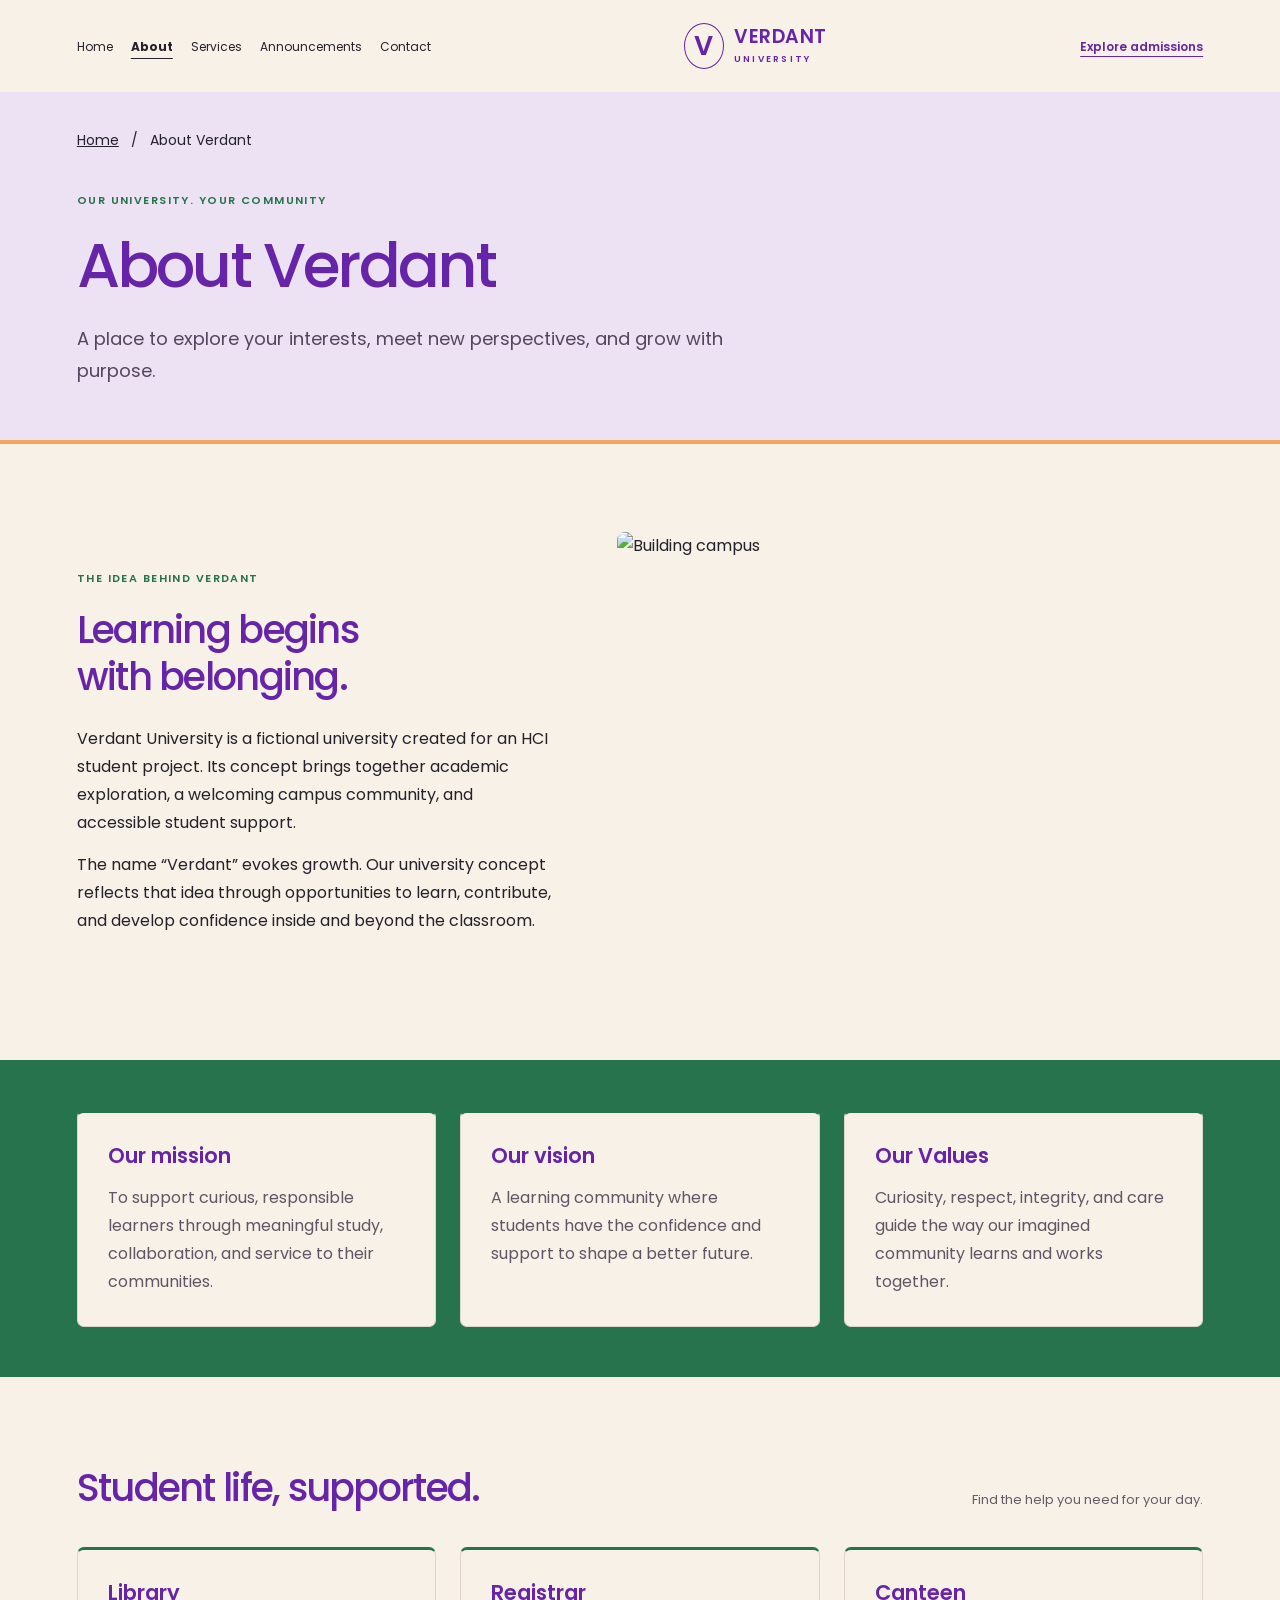
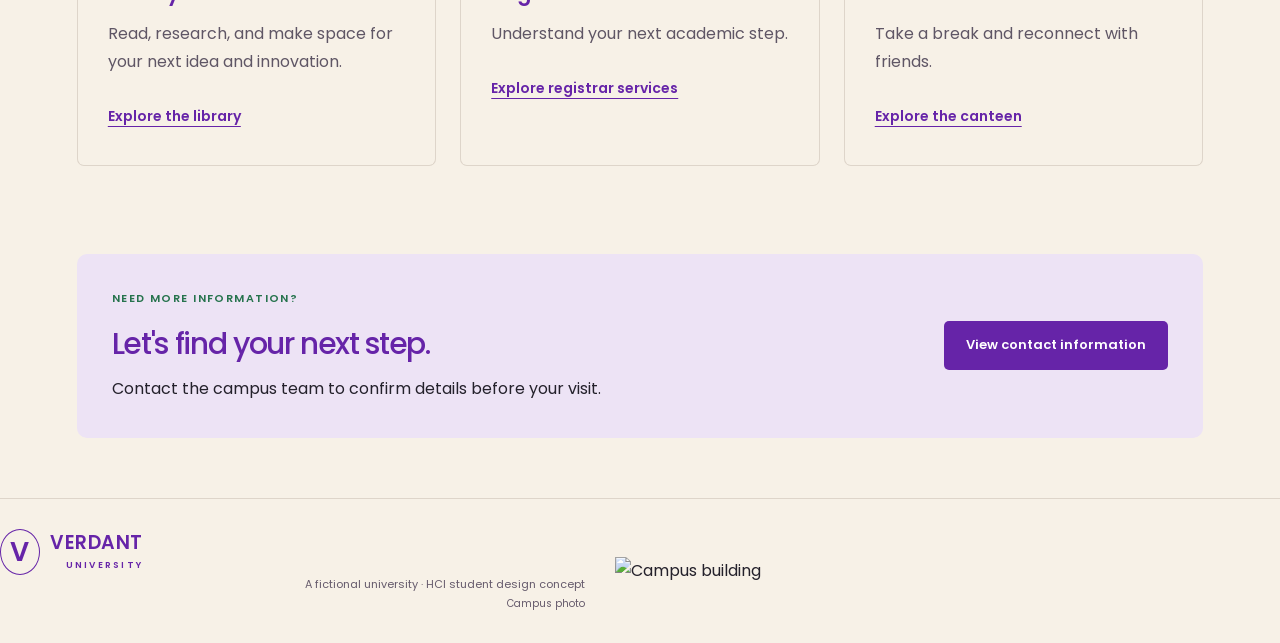
==== about.html @ d54b4dd9 "Add files via upload" ====
<!DOCTYPE html>
<html lang="en">

<head>
    <meta charset="UTF-8">
    <meta name="viewport" content="width=device-width, initial-scale=1.0">

    <title>About Verdant | Verdant University</title>

    <meta
        name="description"
        content="A place to explore your interests, meet new perspectives, and grow with purpose."
    >

    <link rel="preconnect" href="https://fonts.googleapis.com">
  <link rel="preconnect" href="https://fonts.gstatic.com" crossorigin>

  <link
    href="https://fonts.googleapis.com/css2?family=Poppins:ital,wght@0,400;0,500;0,600;0,700;1,400&display=swap"
    rel="stylesheet"
  >

  <link rel="stylesheet" href="styles.css">

</head>

<body>

    <a class="skip" href="#main">Skip to content</a>

    <!-- MAIN NAVIGATION -->
    <header>
        <div class="wrap header-inner">

            <nav aria-label="Main navigation">
                <a href="index.html#home">Home</a>
                <a href="about.html" aria-current="page">About</a>
                <a href="index.html#services">Services</a>
                <a href="index.html#announcements">Announcements</a>
                <a href="index.html#contact">Contact</a>
            </nav>

            <a class="brand" href="index.html#home">

                <span class="seal">V</span>
                <span>
                    VERDANT
                    <small>UNIVERSITY</small>
                </span>
            </a>

            <a class="header-cta" href="index.html#admissions">
                Explore admissions
            </a>
        </div>
    </header>

    <main id="main">

        <!-- PAGE TITLE -->
         <section class="page-intro">
            <div class="wrap">

                <nav class="breadcrumbs" aria-label="Breadcrumb">
                    <a href="index.html">Home</a>
                    <span aria-hidden="true">/</span>
                    <span aria-current="page">About Verdant</span>
                </nav>

                <p class="eyebrow">OUR UNIVERSITY. YOUR COMMUNITY</p>

                <h1>About Verdant</h1>

                <p class="page-lead">
                    A place to explore your interests, meet new perspectives, and grow with purpose.
                </p>

            </div>
         </section>

         <!-- UNIVERSITY INTRO -->
         <section class="section wrap about-page">
            
            <div>
                <p class="eyebrow">THE IDEA BEHIND VERDANT</p>

                <h2>
                    Learning begins<br>
                    with belonging.
                </h2>

                <p>
                    Verdant University is a fictional university created for
                    an HCI student project. Its concept brings together
                    academic exploration, a welcoming campus community,
                    and accessible student support.
                </p>
                
                <p>
                    The name “Verdant” evokes growth. Our university concept
                    reflects that idea through opportunities to learn,
                    contribute, and develop confidence inside and beyond
                    the classroom.
                </p>
            </div>

            <img
                src="images/background4.jpg"
                alt="Building campus"
                width="1200"
                height="900"
            >

         </section>

         <!-- MISSION, VISION, AND VALUES -->
         <section class="values-section">
            <div class="wrap info-grid">

                <article class="info-card">
                    <h3>Our mission</h3>
                    <p>
                        To support curious, responsible learners through meaningful study, collaboration, and service to their communities.
                    </p>
                </article>

                <article class="info-card">
                    <h3>Our vision</h3>
                    <p>
                        A learning community where students have the confidence and support to shape a better future.
                    </p>
                </article>

                <article class="info-card">
                    <h3>Our Values</h3>
                    <p>
                        Curiosity, respect, integrity, and care guide the way our imagined community learns and works together.
                    </p>
                </article>

            </div>
         </section>

         <!-- LINKS TO STUDENT SERVICES -->
         <section class="section wrap">

            <div class="section-head">
                <h2>Student life, supported.</h2>
                <p>Find the help you need for your day.</p>
            </div>

            <div class="info-grid">

                <article class="info-card">
                    <h3>Library</h3>
                    <p>Read, research, and make space for your next idea and innovation.</p>
                    <a class="service-link" href="index.html#services">
                        Explore the library
                    </a>
                </article>

                <article class="info-card">
                    <h3>Registrar</h3>
                    <p>Understand your next academic step.</p>
                    <a class="service-link" href="index.html#services">
                        Explore registrar services
                    </a>
                </article>

                <article class="info-card">
                    <h3>Canteen</h3>
                    <p>Take a break and reconnect with friends.</p>
                    <a class="service-link" href="index.html#services">
                        Explore the canteen
                    </a>
                </article>
            </div>
         </section>

         <!-- CONTACT -->
         <section class="wrap next-step">

            <div>
                <p class="eyebrow">NEED MORE INFORMATION?</p>
                <h2>Let's find your next step.</h2>
                <p>Contact the campus team to confirm details before your visit.</p>
            </div>

            <a class="button purple" href="index.html#contact">
                View contact information
            </a>
         </section>
    </main>

    <footer class="site-footer">
     <div class="wrap footer-info">

     <a class="brand" href="index.html#home">
      <span class="seal">V</span>
      <span>
        VERDANT
        <small>UNIVERSITY</small>
      </span>
     </a>

     <div>
      <p>A fictional university · HCI student design concept</p>
      <small>Campus photo</small>
     </div>
     </div>
     <img
         class="footer-photo"
         src="images/background9.jpg"
         alt="Campus building"
         loading="lazy"
     >
    </footer>
</body>
</html>
---- styles.css ----
/* =========================================
   COLORS AND GENERAL STYLES
   ========================================= */

:root {
  --purple: #6624a8;
  --green: #26734d;
  --orange: #f2a65a;
  --cream: #f7f1e7;
  --text: #24212b;
  --line: #ded5ca;
}

* {
  box-sizing: border-box;
}

html {
  scroll-behavior: smooth;
  scroll-padding-top: 22px;
}

body {
  margin: 0;
  background: var(--cream);
  color: var(--text);
  font: 16px / 1.75 "Poppins", sans-serif;
}

button,
input,
select,
textarea {
  font: inherit;
}

h1,
h2,
h3,
p,
figure {
  margin: 0;
}

h1,
h2,
h3 {
  line-height: 1.22;
}

h1,
h2 {
  font-weight: 500;
  letter-spacing: -0.045em;
}

h1 {
  font-size: clamp(38px, 4.6vw, 66px);
}

h2 {
  font-size: clamp(30px, 3vw, 43px);
}

h3 {
  font-size: 21px;
  font-weight: 600;
}

p + p {
  margin-top: 14px;
}

a {
  color: inherit;
}

img {
  display: block;
  width: 100%;
  object-fit: cover;
}

.wrap {
  width: min(1150px, 88%);
  margin: auto;
}

.section {
  padding: 88px 0;
}

.eyebrow {
  font-size: 11px;
  font-weight: 600;
  letter-spacing: 0.13em;
  color: var(--green);
  margin-bottom: 18px;
}


/* =========================================
   HEADER AND NAVIGATION
   ========================================= */

.header-inner {
  display: flex;
  align-items: center;
  justify-content: space-between;
  gap: 25px;
  padding: 23px 0;
}

.brand {
  display: flex;
  align-items: center;
  gap: 10px;
  color: var(--purple);
  text-decoration: none;
  font-size: 19px;
  font-weight: 600;
  letter-spacing: 0.03em;
  line-height: 1.1;
}

.brand small {
  display: block;
  font-size: 9px;
  letter-spacing: 0.25em;
  margin-top: 7px;
}

.seal {
  width: 40px;
  height: 46px;
  border: 1px solid var(--purple);
  border-radius: 50%;
  display: grid;
  place-items: center;
  font-size: 27px;
}

nav {
  display: flex;
  flex-wrap: wrap;
  gap: 18px;
}

nav a {
  font-size: 12px;
  text-decoration: none;
  padding: 10px 0;
}

nav a:hover {
  text-decoration: underline;
  text-underline-offset: 6px;
}

.header-cta {
  font-size: 12px;
  font-weight: 600;
  color: var(--purple);
  text-underline-offset: 5px;
}


/* =========================================
   HOME BANNER
   ========================================= */

.hero {
  width: calc(100% - 32px);
  max-width: 1600px;
  margin: auto;
  min-height: 600px;
  border-radius: 12px;
  position: relative;
  overflow: hidden;
  display: grid;
  place-items: center;
  text-align: center;
  padding: 65px 20px;
}

.hero-bg,
.hero-shade {
  position: absolute;
  inset: 0;
  height: 100%;
}

.hero-shade {
  background: linear-gradient(
    180deg,
    #21152d88,
    #21152db5
  );
}

.hero-content {
  position: relative;
  color: white;
  max-width: 950px;
}

.hero-seal {
  font-size: 44px;
  border: 2px solid #f7f1e7aa;
  border-radius: 50%;
  width: 78px;
  height: 86px;
  margin: 0 auto 24px;
  display: grid;
  place-items: center;
}

.hero .eyebrow {
  color: var(--orange);
  font-size: 10px;
}

.hero-content > p:not(.eyebrow) {
  margin: 22px 0 28px;
  font-size: 15px;
}


/* =========================================
   BUTTONS
   ========================================= */

.button {
  display: inline-block;
  padding: 13px 22px;
  border-radius: 5px;
  font-size: 13px;
  font-weight: 600;
  text-decoration: none;
  transition:
    transform 0.2s,
    background 0.2s;
}

.button:hover {
  transform: translateY(-3px);
}

.purple {
  background: var(--purple);
  color: white;
}

.purple:hover {
  background: #4f1788;
}

.orange {
  background: var(--orange);
  color: var(--text);
}

.orange:hover {
  background: #ffc17d;
}


/* =========================================
   PROGRAMS
   ========================================= */

.programs {
  display: grid;
  grid-template-columns: 0.9fr 1.1fr;
  gap: 85px;
  align-items: center;
}

.program-intro h2 {
  color: var(--purple);
  margin-bottom: 24px;
}

.program-intro > p:not(.eyebrow) {
  font-size: 15px;
  color: #635b67;
  margin-bottom: 28px;
  max-width: 400px;
}

.section-number {
  display: block;
  margin-top: 50px;
  font-size: 11px;
  color: var(--green);
  letter-spacing: 0.17em;
}

.program-grid {
  display: grid;
  grid-template-columns: 1fr 1fr;
  gap: 20px;
  padding-bottom: 32px;
}

.program-card {
  position: relative;
  height: 230px;
  overflow: hidden;
  border-radius: 7px;
  background: var(--green);
  color: white;
  text-decoration: none;
}

.program-card:nth-child(even) {
  transform: translateY(32px);
}

.program-card::after {
  content: "";
  position: absolute;
  inset: 0;
  background: linear-gradient(
    transparent 20%,
    #17121bdd
  );
}

.program-card img {
  height: 100%;
  transition: transform 0.3s;
}

.program-card:hover img {
  transform: scale(1.06);
}

.program-card > div {
  position: absolute;
  bottom: 20px;
  left: 18px;
  right: 18px;
  z-index: 1;
}

.program-card small {
  font-size: 8px;
  letter-spacing: 0.08em;
}

.program-card h3 {
  font-size: 17px;
  margin-top: 5px;
}


/* =========================================
   ABOUT SECTION ON THE HOMEPAGE
   ========================================= */

.about-band {
  background: var(--purple);
  color: white;
  padding-top: 64px;
  position: relative;
  margin-bottom: 90px;
}

.about-grid {
  display: grid;
  grid-template-columns: 1fr 1.15fr;
  gap: 75px;
  position: relative;
  z-index: 1;
}

.about-band .eyebrow {
  color: var(--orange);
}

.about-band h2 {
  font-size: 38px;
  margin-bottom: 26px;
}

.light-link {
  font-size: 13px;
  text-underline-offset: 6px;
}

.about-grid > div > p:not(.eyebrow) {
  font-size: 14px;
  margin-bottom: 25px;
}

.about-grid img {
  height: 285px;
  position: relative;
  margin-bottom: -65px;
  border-radius: 4px;
}

.outline-word {
  font-size: clamp(55px, 8vw, 110px);
  font-weight: 600;
  line-height: 1.2;
  color: transparent;
  -webkit-text-stroke: 1px #ffffff55;
  padding: 20px 6% 0;
  white-space: nowrap;
  overflow: hidden;
}


/* =========================================
   ENROLLMENT AND FEE CARDS
   ========================================= */

.fees {
  display: grid;
  grid-template-columns: 1.1fr 1fr 1fr;
  gap: 24px;
  padding-top: 25px;
  align-items: start;
}

.fees > div {
  padding-right: 20px;
}

.fees h2 {
  color: var(--purple);
  margin-bottom: 22px;
}

.fees > div > p:not(.eyebrow) {
  font-size: 14px;
  color: #635b67;
  margin-bottom: 24px;
}

.fee-card {
  background: var(--purple);
  color: white;
  padding: 30px 25px;
  border-radius: 5px;
  min-height: 330px;
}

.fee-card .eyebrow {
  color: var(--orange);
  font-size: 10px;
}

.fee-card h3 {
  font-size: 21px;
}

.fee-card ul {
  padding-left: 18px;
  font-size: 13px;
  line-height: 1.8;
  margin: 24px 0;
}

.fee-card li {
  margin-bottom: 10px;
}

.fee-card.light {
  background: #e4e9de;
  color: var(--text);
}

.fee-card.light .eyebrow {
  color: var(--green);
}

.note {
  font-size: 11px;
  border-top: 1px solid #ffffff50;
  padding-top: 13px;
}

.light .note {
  border-color: #b9c8b4;
}


/* =========================================
   CAMPUS LIFE
   ========================================= */

.campus-band {
  background: var(--green);
  color: white;
  padding-top: 45px;
}

.campus-heading {
  display: grid;
  grid-template-columns: 1fr 2fr;
  gap: 30px;
  padding-bottom: 35px;
  align-items: start;
}

.pill {
  border: 1px solid currentColor;
  border-radius: 30px;
  font-size: 11px;
  padding: 6px 14px;
  width: fit-content;
}

.campus-heading p {
  font-size: 14px;
  margin-top: 17px;
  max-width: 590px;
}

.campus-band > img {
  height: 350px;
  object-position: center 57%;
}


/* =========================================
   SECTION HEADINGS AND SERVICE CARDS
   ========================================= */

.section-head {
  display: flex;
  align-items: end;
  justify-content: space-between;
  gap: 25px;
  margin-bottom: 35px;
}

.section-head h2 {
  color: var(--purple);
}

.section-head > p {
  font-size: 13px;
  color: #655a68;
}

.section-head .eyebrow {
  margin-bottom: 10px;
}

.services-grid {
  display: grid;
  grid-template-columns: repeat(3, 1fr);
  gap: 26px;
}

.services-grid article {
  padding: 25px;
  border: 1px solid var(--line);
  border-top: 3px solid var(--purple);
  border-radius: 5px;
}

.services-grid article:nth-child(2) {
  border-top-color: var(--green);
}

.services-grid article:nth-child(3) {
  border-top-color: var(--orange);
}

.service-num {
  display: block;
  font-size: 12px;
  color: var(--green);
  margin-bottom: 22px;
}

.services-grid h3 {
  color: var(--purple);
  margin-bottom: 12px;
}

.services-grid p {
  font-size: 14px;
  color: #615866;
}

.services-grid details {
  margin-top: 22px;
  font-size: 12px;
}

.services-grid summary {
  cursor: pointer;
  color: var(--purple);
  font-weight: 600;
  padding: 8px 0;
}

.services-grid details p {
  margin-top: 12px;
  font-size: 13px;
}


/* =========================================
   ADMISSIONS
   ========================================= */

.admissions {
  background: #eee7df;
}

.center-heading {
  text-align: center;
  margin-bottom: 35px;
}

.center-heading h2 {
  color: var(--purple);
  margin-bottom: 13px;
}

.center-heading > p:last-child {
  font-size: 14px;
  color: #665c68;
}

.admission-grid {
  display: grid;
  grid-template-columns: 1fr 1fr;
  max-width: 980px;
  margin: auto;
  align-items: stretch;
}

.admission-grid > img {
  height: 100%;
  min-height: 430px;
  border-radius: 7px 0 0 7px;
}

.admission-panel {
  background: var(--cream);
  padding: 38px;
  border: 1px solid var(--line);
  border-radius: 0 7px 7px 0;
}

.admission-panel ol {
  padding-left: 20px;
  margin: 23px 0;
}

.admission-panel li {
  margin-bottom: 17px;
  font-size: 13px;
  padding-left: 5px;
}

.admission-panel li span {
  display: block;
  color: #655b6b;
  font-size: 12px;
  margin-top: 4px;
}

.admission-panel .button {
  display: block;
  text-align: center;
}

.admission-panel > small {
  display: block;
  font-size: 10px;
  margin-top: 13px;
  color: #655b6b;
}


/* =========================================
   HOMEPAGE ANNOUNCEMENT CARDS
   ========================================= */

.events {
  display: grid;
  grid-template-columns: repeat(3, 1fr);
  gap: 24px;
}

.events article {
  border: 1px solid var(--line);
  border-radius: 5px;
  overflow: hidden;
}

.events img {
  height: 200px;
}

.events article > div {
  padding: 23px;
}

.events .eyebrow {
  font-size: 9px;
  margin-bottom: 12px;
  display: block;
}

.events h3 {
  font-size: 19px;
  margin-bottom: 12px;
}

.events p {
  font-size: 13px;
  color: #635967;
}


/* =========================================
   CONTACT AND FOOTER
   ========================================= */

.contact-banner {
  background: var(--purple);
  color: white;
  padding: 40px 50px;
  border-radius: 8px;
  display: grid;
  grid-template-columns: 1fr 1fr;
  gap: 45px;
  margin-bottom: 45px;
}

.contact-banner .eyebrow {
  color: var(--orange);
}

.contact-banner h2 {
  font-size: 34px;
}

address {
  font-style: normal;
  align-self: center;
  font-size: 13px;
}

address p + p {
  margin-top: 8px;
}

address small {
  display: block;
  font-size: 11px;
  margin-top: 10px;
  color: #e5cdef;
}

footer {
  border-top: 1px solid var(--line);
  padding: 30px 0;
  display: flex;
  justify-content: space-between;
  gap: 30px;
  align-items: center;
}

footer > div {
  font-size: 11px;
  text-align: right;
  color: #665b6c;
}

footer small {
  font-size: 10px;
}

.source-links {
  margin-top: 8px;
}


/* =========================================
   KEYBOARD ACCESSIBILITY
   ========================================= */

.skip {
  position: absolute;
  top: -100px;
  left: 12px;
  background: var(--purple);
  color: white;
  padding: 10px;
  z-index: 10;
}

.skip:focus {
  top: 10px;
}

a:focus-visible,
summary:focus-visible {
  outline: 3px solid var(--orange);
  outline-offset: 5px;
}

.services-grid summary:focus-visible,
header a:focus-visible {
  outline-color: var(--green);
}


/* =========================================
   DESKTOP HEADER POSITION
   ========================================= */

@media (min-width: 1000px) {
  .header-inner {
    display: grid;
    grid-template-columns: auto auto auto;
  }
}


/* =========================================
   TABLET LAYOUT
   ========================================= */

@media (max-width: 1000px) {
  .header-inner {
    flex-wrap: wrap;
  }

  .brand {
    order: -1;
  }

  .header-cta {
    display: none;
  }

  .programs {
    gap: 40px;
  }

  .about-grid {
    gap: 40px;
  }

  .fees {
    grid-template-columns: 1fr 1fr;
  }

  .fees > div {
    grid-column: 1 / -1;
  }

  .services-grid {
    gap: 14px;
  }

  .contact-banner {
    padding: 35px;
  }
}


/* =========================================
   PHONE LAYOUT
   ========================================= */

@media (max-width: 700px) {
  .wrap {
    width: 88%;
  }

  .section {
    padding: 55px 0;
  }

  .header-inner {
    gap: 17px;
  }

  nav {
    gap: 14px;
  }

  nav a {
    font-size: 11px;
  }

  .hero {
    min-height: 520px;
    width: calc(100% - 20px);
    padding: 45px 20px;
  }

  h1 {
    font-size: 37px;
  }

  .hero-content > p:not(.eyebrow) {
    font-size: 13px;
  }

  .hero-content br {
    display: none;
  }

  .hero .eyebrow {
    font-size: 8px;
  }

  .programs,
  .about-grid,
  .fees,
  .admission-grid,
  .contact-banner {
    grid-template-columns: 1fr;
  }

  .programs {
    gap: 30px;
  }

  .section-number {
    margin-top: 25px;
  }

  .program-grid {
    gap: 12px;
  }

  .program-card {
    height: 210px;
  }

  .program-card h3 {
    font-size: 14px;
  }

  .program-card small {
    font-size: 7px;
  }

  .program-card > div {
    left: 13px;
    right: 13px;
  }

  .about-band {
    padding-top: 45px;
    margin-bottom: 45px;
  }

  .about-grid {
    gap: 28px;
  }

  .about-band h2 {
    font-size: 32px;
  }

  .about-grid img {
    margin-bottom: 0;
    height: 250px;
  }

  .outline-word {
    padding-top: 20px;
    padding-bottom: 10px;
    font-size: 49px;
  }

  .fees > div {
    grid-column: auto;
  }

  .fee-card {
    min-height: 0;
  }

  .campus-heading {
    grid-template-columns: 1fr;
    gap: 20px;
  }

  .campus-band > img {
    height: 260px;
  }

  .section-head {
    flex-direction: column;
    align-items: start;
  }

  .services-grid,
  .events {
    grid-template-columns: 1fr;
  }

  .admission-grid > img {
    height: 270px;
    min-height: 0;
    border-radius: 7px 7px 0 0;
  }

  .admission-panel {
    padding: 25px;
    border-radius: 0 0 7px 7px;
  }

  .events img {
    height: 240px;
  }

  .contact-banner {
    gap: 28px;
    padding: 30px;
  }

  .contact-banner h2 {
    font-size: 30px;
  }

  footer {
    flex-direction: column;
    align-items: start;
  }

  footer > div {
    text-align: left;
  }
}


/* Respect visitors who prefer less animation */

@media (prefers-reduced-motion: reduce) {
  html {
    scroll-behavior: auto;
  }

  * {
    transition: none !important;
  }
}


/* =========================================
   SHARED STYLES FOR ADDITIONAL PAGES
   Library, Registrar, Canteen,
   About, and Announcements
   ========================================= */

.service-link {
  display: block;
  width: fit-content;
  margin-top: 22px;
  color: var(--purple);
  font-size: 14px;
  font-weight: 600;
  text-underline-offset: 5px;
  padding: 6px 0;
}

.page-intro {
  background: #ece2f4;
  padding: 26px 0 54px;
  border-bottom: 4px solid var(--orange);
}

.page-intro h1 {
  color: var(--purple);
  font-size: clamp(38px, 5vw, 62px);
}

.page-intro .eyebrow {
  margin-top: 28px;
}

.page-lead {
  max-width: 720px;
  margin-top: 20px;
  font-size: 18px;
  color: #53455d;
}


/* Breadcrumb navigation */

.breadcrumbs {
  display: flex;
  gap: 12px;
  font-size: 14px;
  align-items: center;
  flex-wrap: wrap;
}

.breadcrumbs a {
  font-size: 14px;
  text-decoration: underline;
}


/* Links between the three service pages */

.service-tabs {
  display: flex;
  gap: 16px;
  flex-wrap: wrap;
  padding: 25px 0 0;
}

.service-tabs a {
  padding: 9px 20px;
  border: 1px solid var(--purple);
  border-radius: 30px;
  text-decoration: none;
  color: var(--purple);
  font-size: 15px;
}

.service-tabs a[aria-current="page"] {
  background: var(--purple);
  color: white;
}

header a[aria-current] {
  font-weight: 700;
  text-decoration: underline;
  text-underline-offset: 7px;
}


/* Information cards */

.info-grid {
  display: grid;
  grid-template-columns: repeat(3, 1fr);
  gap: 24px;
}

.info-card {
  padding: 30px;
  border: 1px solid var(--line);
  border-top: 3px solid var(--green);
  border-radius: 7px;
  background: var(--cream);
}

.info-card h3 {
  color: var(--purple);
  margin-bottom: 15px;
}

.info-card p {
  font-size: 16px;
  color: #5f5665;
}


/* Main content and visit-information sidebar */

.detail-layout {
  display: grid;
  grid-template-columns: 1.6fr 1fr;
  gap: 60px;
  align-items: start;
  padding-bottom: 60px;
}

.detail-layout h2 {
  color: var(--purple);
}

.steps {
  padding-left: 24px;
  margin: 28px 0;
}

.steps li {
  padding: 0 0 20px 10px;
}

.steps span {
  display: block;
  color: #625968;
  margin-top: 6px;
}

.visit-panel {
  background: #e4e9de;
  padding: 30px;
  border-radius: 8px;
}

.visit-panel h3 {
  color: var(--green);
}

.visit-panel dt {
  font-size: 14px;
  font-weight: 600;
  margin-top: 20px;
}

.visit-panel dd {
  margin: 5px 0 0;
}

.demo-note {
  font-size: 14px;
  color: #5f5665;
  border-top: 1px solid #c9c5bb;
  padding-top: 20px;
  margin-top: 25px;
}


/* Expandable questions and answers */

.faq details {
  padding: 18px 0;
  border-top: 1px solid var(--line);
}

.faq summary {
  cursor: pointer;
  color: var(--purple);
  font-weight: 600;
}

.faq details p {
  padding-top: 15px;
}

.campus-list {
  padding-left: 22px;
}

.campus-list li {
  margin: 18px 0;
}


/* Contact prompt at the bottom of additional pages */

.next-step {
  display: flex;
  align-items: center;
  justify-content: space-between;
  gap: 30px;
  background: #ede3f5;
  border-radius: 10px;
  padding: 35px;
  margin-bottom: 60px;
}

.next-step h2 {
  color: var(--purple);
  font-size: 30px;
  margin-bottom: 12px;
}

.next-step .button {
  flex-shrink: 0;
}


/* =========================================
   ABOUT PAGE
   ========================================= */

.about-page {
  display: grid;
  grid-template-columns: 1fr 1fr;
  gap: 60px;
  align-items: center;
}

.about-page h2 {
  color: var(--purple);
  margin-bottom: 25px;
}

.about-page img {
  height: 440px;
  border-radius: 8px 70px 8px 8px;
}

.values-section {
  background: var(--green);
  padding: 50px 0;
}


/* =========================================
   ANNOUNCEMENTS PAGE
   ========================================= */

.announcement-layout {
  display: grid;
  grid-template-columns: 280px 1fr;
  gap: 50px;
  align-items: start;
}

.notice-index {
  background: #e4e9de;
  padding: 25px;
  border-radius: 8px;
}

.notice-index h2 {
  font-size: 22px;
  color: var(--green);
  margin-bottom: 20px;
}

.notice-index a {
  display: block;
  font-size: 15px;
  margin-top: 15px;
  text-underline-offset: 4px;
}

.notice {
  padding: 32px;
  border: 1px solid var(--line);
  border-top: 4px solid var(--purple);
  border-radius: 7px;
  margin-bottom: 26px;
  scroll-margin-top: 25px;
}

.notice h2 {
  font-size: 29px;
  color: var(--purple);
  margin-bottom: 18px;
}

.notice-status {
  display: inline-block;
  background: #f7dfc3;
  color: #58380f;
  padding: 7px 12px;
  border-radius: 6px;
  font-size: 14px;
  margin-bottom: 22px;
}

.notice p {
  font-size: 16px;
}

.notice:target {
  outline: 2px solid var(--purple);
  outline-offset: 5px;
}


/* =========================================
   RESPONSIVE ADDITIONAL PAGES
   ========================================= */

@media (max-width: 760px) {
  .info-grid,
  .detail-layout,
  .about-page,
  .announcement-layout {
    grid-template-columns: 1fr;
  }

  .detail-layout,
  .about-page,
  .announcement-layout {
    gap: 30px;
  }

  .next-step {
    flex-direction: column;
    align-items: start;
    padding: 25px;
  }

  .page-lead {
    font-size: 16px;
  }

  .page-intro {
    padding-bottom: 35px;
  }

  .about-page img {
    height: 280px;
  }

  .info-card,
  .notice {
    padding: 24px;
  }

  .service-tabs {
    gap: 10px;
  }

  .service-tabs a {
    padding: 8px 15px;
  }

  .announcement-layout {
    padding-top: 35px;
  }
}
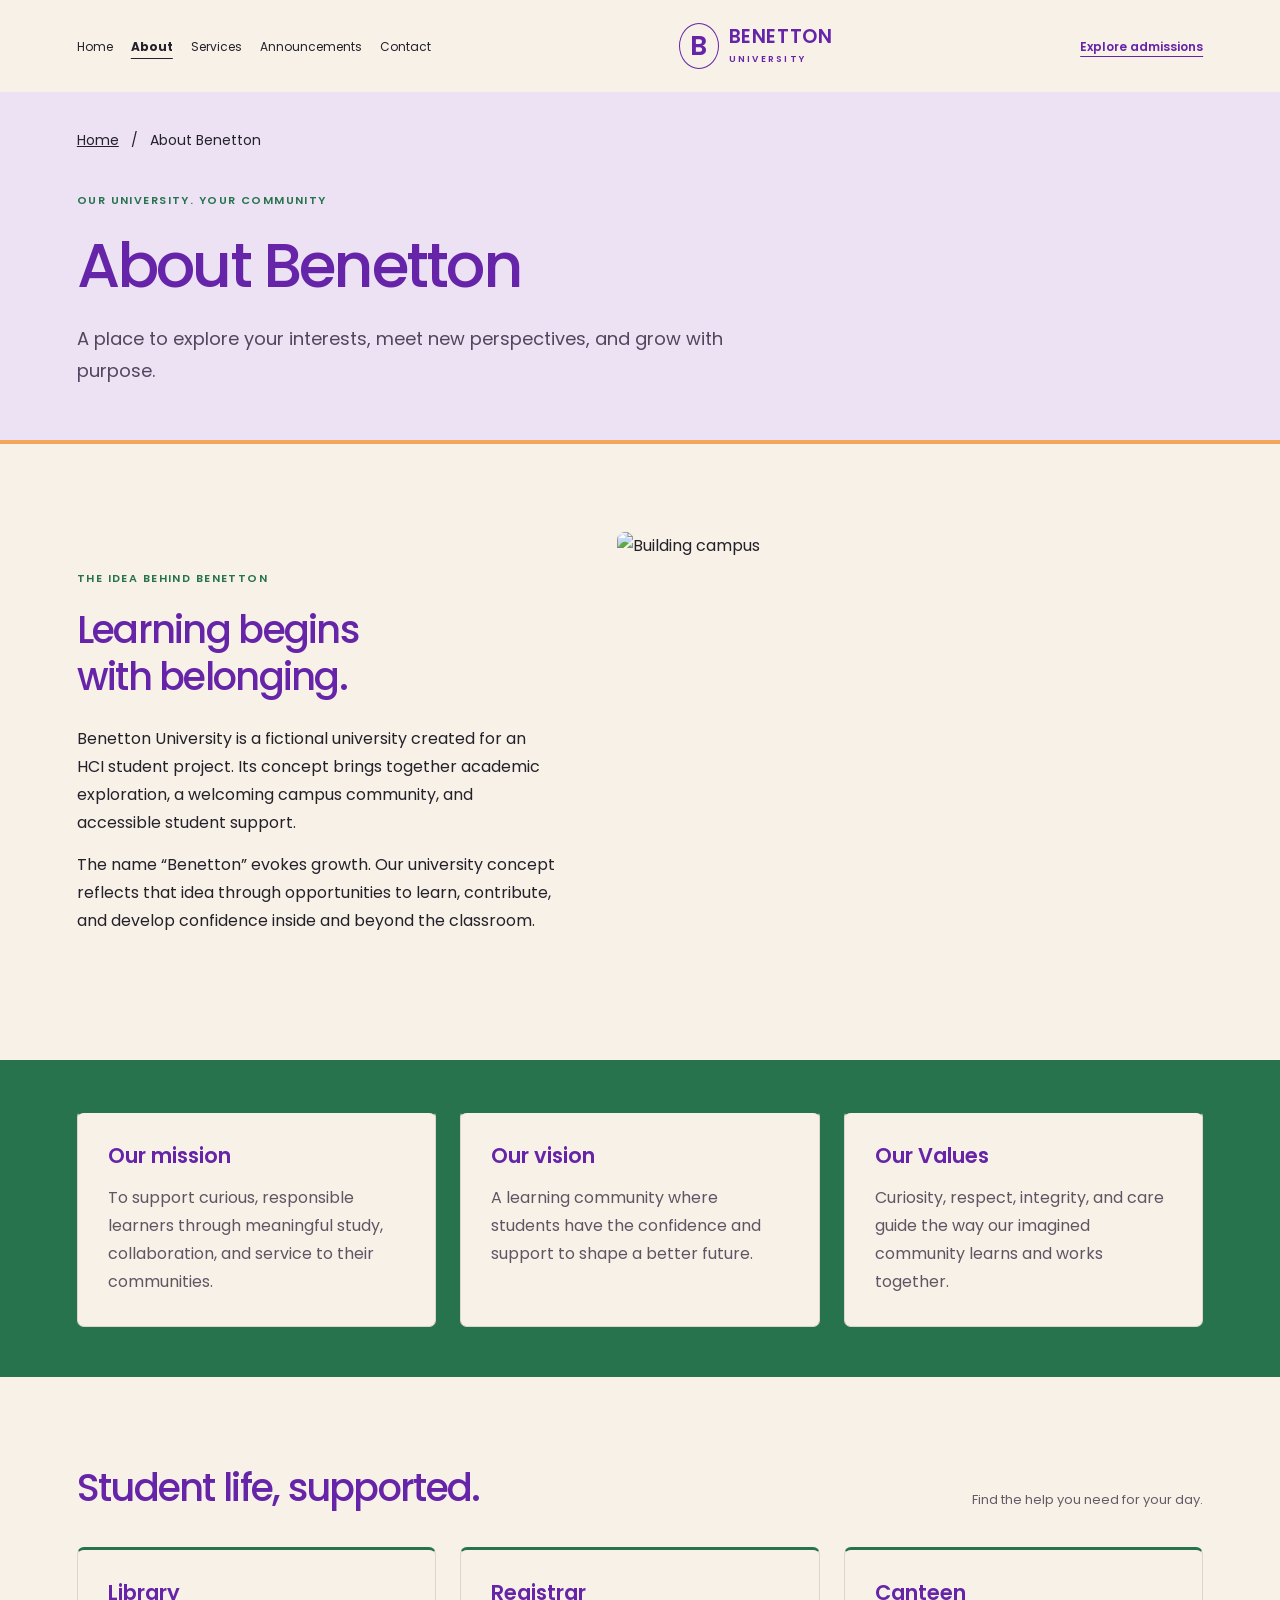
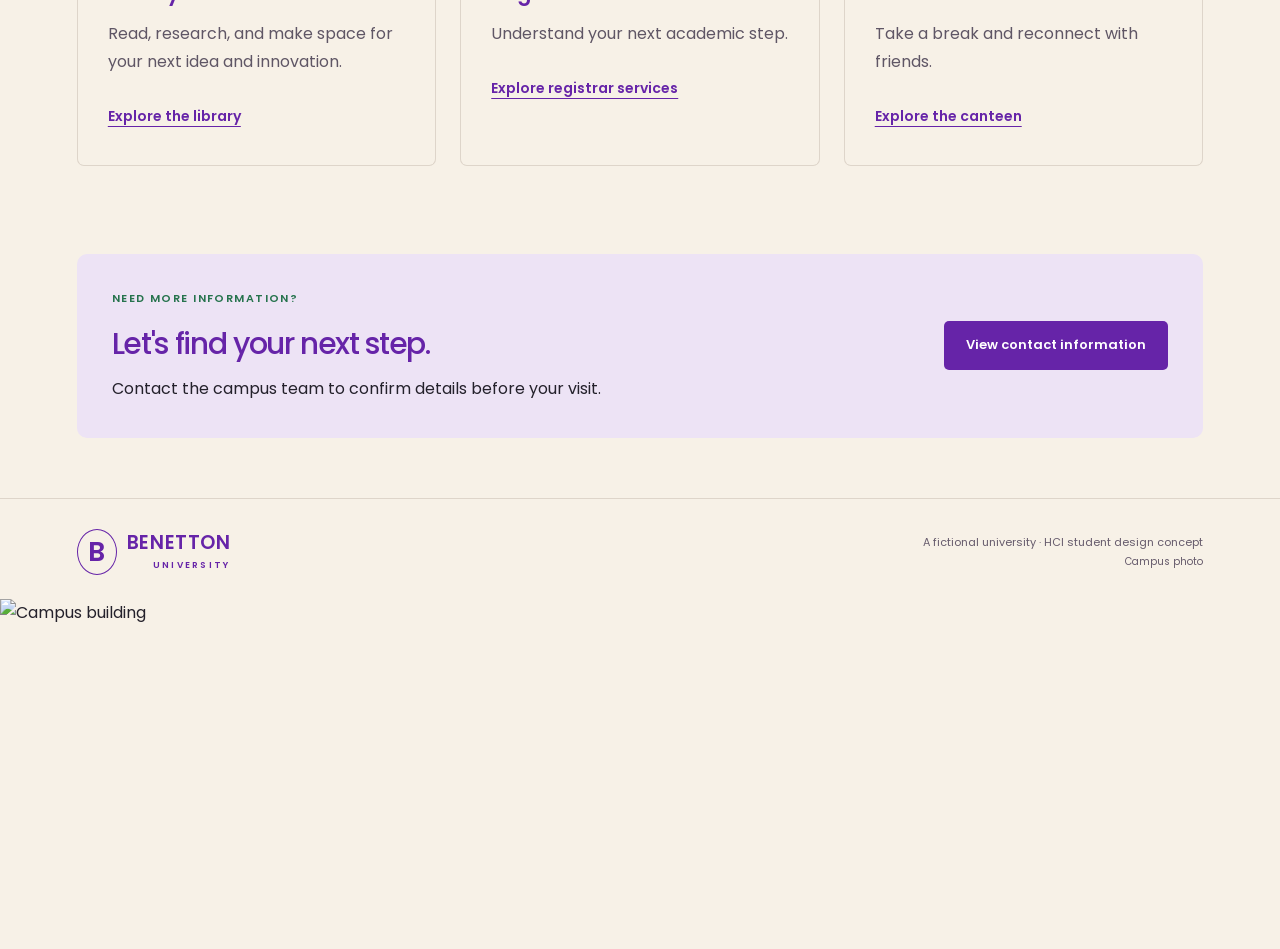
==== commit 8dd242ef: "Add files via upload" ====
--- a/about.html
+++ b/about.html
@@ -3,13 +3,13 @@
 
 <head>
     <meta charset="UTF-8">
-    <meta name="viewport" content="width=device-width, initial-scale=1.0">
-
-    <title>About Verdant | Verdant University</title>
+    <meta name="viewport" content="width=device-width, initial-scale=1.0">
+
+    <title>About Benetton | Benetton University</title>
 
     <meta
         name="description"
-        content="A place to explore your interests, meet new perspectives, and grow with purpose."
+        content="A place to explore your interests, meet new perspectives, and grow with purpose."
     >
 
     <link rel="preconnect" href="https://fonts.googleapis.com">
@@ -20,7 +20,7 @@
     rel="stylesheet"
   >
 
-  <link rel="stylesheet" href="styles.css">
+  <link rel="stylesheet" href="styles.css">
 
 </head>
 
@@ -32,24 +32,24 @@
     <header>
         <div class="wrap header-inner">
 
-            <nav aria-label="Main navigation">
+            <nav aria-label="Main navigation">
                 <a href="index.html#home">Home</a>
                 <a href="about.html" aria-current="page">About</a>
                 <a href="index.html#services">Services</a>
-                <a href="index.html#announcements">Announcements</a>
+                <a href="index.html#announcements">Announcements</a>
                 <a href="index.html#contact">Contact</a>
             </nav>
 
             <a class="brand" href="index.html#home">
 
-                <span class="seal">V</span>
+                <span class="seal">B</span>
                 <span>
-                    VERDANT
+                    BENETTON
                     <small>UNIVERSITY</small>
                 </span>
             </a>
 
-            <a class="header-cta" href="index.html#admissions">
+            <a class="header-cta" href="index.html#admissions">
                 Explore admissions
             </a>
         </div>
@@ -63,16 +63,16 @@
 
                 <nav class="breadcrumbs" aria-label="Breadcrumb">
                     <a href="index.html">Home</a>
-                    <span aria-hidden="true">/</span>
-                    <span aria-current="page">About Verdant</span>
+                    <span aria-hidden="true">/</span>
+                    <span aria-current="page">About Benetton</span>
                 </nav>
 
                 <p class="eyebrow">OUR UNIVERSITY. YOUR COMMUNITY</p>
 
-                <h1>About Verdant</h1>
+                <h1>About Benetton</h1>
 
                 <p class="page-lead">
-                    A place to explore your interests, meet new perspectives, and grow with purpose.
+                    A place to explore your interests, meet new perspectives, and grow with purpose.
                 </p>
 
             </div>
@@ -82,7 +82,7 @@
          <section class="section wrap about-page">
             
             <div>
-                <p class="eyebrow">THE IDEA BEHIND VERDANT</p>
+                <p class="eyebrow">THE IDEA BEHIND BENETTON</p>
 
                 <h2>
                     Learning begins<br>
@@ -90,14 +90,14 @@
                 </h2>
 
                 <p>
-                    Verdant University is a fictional university created for
+                    Benetton University is a fictional university created for
                     an HCI student project. Its concept brings together
                     academic exploration, a welcoming campus community,
                     and accessible student support.
                 </p>
                 
                 <p>
-                    The name “Verdant” evokes growth. Our university concept
+                    The name “Benetton” evokes growth. Our university concept
                     reflects that idea through opportunities to learn,
                     contribute, and develop confidence inside and beyond
                     the classroom.
@@ -134,7 +134,7 @@
                 <article class="info-card">
                     <h3>Our Values</h3>
                     <p>
-                        Curiosity, respect, integrity, and care guide the way our imagined community learns and works together.
+                        Curiosity, respect, integrity, and care guide the way our imagined community learns and works together.
                     </p>
                 </article>
 
@@ -154,23 +154,23 @@
                 <article class="info-card">
                     <h3>Library</h3>
                     <p>Read, research, and make space for your next idea and innovation.</p>
-                    <a class="service-link" href="index.html#services">
-                        Explore the library
+                    <a class="service-link" href="index.html#services">
+                        Explore the library
                     </a>
                 </article>
 
-                <article class="info-card">
+                <article class="info-card">
                     <h3>Registrar</h3>
-                    <p>Understand your next academic step.</p>
-                    <a class="service-link" href="index.html#services">
-                        Explore registrar services
-                    </a>
-                </article>
-
-                <article class="info-card">
+                    <p>Understand your next academic step.</p>
+                    <a class="service-link" href="index.html#services">
+                        Explore registrar services
+                    </a>
+                </article>
+
+                <article class="info-card">
                     <h3>Canteen</h3>
                     <p>Take a break and reconnect with friends.</p>
-                    <a class="service-link" href="index.html#services">
+                    <a class="service-link" href="index.html#services">
                         Explore the canteen
                     </a>
                 </article>
@@ -192,28 +192,28 @@
          </section>
     </main>
 
-    <footer class="site-footer">
-     <div class="wrap footer-info">
+    <footer class="site-footer">
+     <div class="wrap footer-info">
 
      <a class="brand" href="index.html#home">
-      <span class="seal">V</span>
+      <span class="seal">B</span>
       <span>
-        VERDANT
+        BENETTON
         <small>UNIVERSITY</small>
       </span>
      </a>
 
      <div>
       <p>A fictional university · HCI student design concept</p>
-      <small>Campus photo</small>
-     </div>
-     </div>
-     <img
-         class="footer-photo"
-         src="images/background9.jpg"
-         alt="Campus building"
-         loading="lazy"
-     >
+      <small>Campus photo</small>
+     </div>
+     </div>
+     <img
+         class="footer-photo"
+         src="images/background9.jpg"
+         alt="Campus building"
+         loading="lazy"
+     >
     </footer>
 </body>
-</html>
+</html>
--- a/styles.css
+++ b/styles.css
@@ -786,6 +786,27 @@
   margin-top: 8px;
 }
 
+.site-footer {
+  display: block;
+  padding-bottom: 0;
+}
+
+.footer-info {
+  display: flex;
+  flex-wrap: wrap;
+  justify-content: space-between;
+  align-items: center;
+  gap: 24px;
+  margin-bottom: 24px;
+}
+
+.footer-photo {
+  width: 100%;
+  height: clamp(190px, 32vw, 350px);
+  object-fit: cover;
+  object-position: center;
+}
+
 
 /* =========================================
    KEYBOARD ACCESSIBILITY
@@ -821,12 +842,12 @@
    DESKTOP HEADER POSITION
    ========================================= */
 
-@media (min-width: 1000px) {
-  .header-inner {
-    display: grid;
-    grid-template-columns: auto auto auto;
-  }
-}
+@media (min-width: 1000px) {
+  .header-inner {
+    display: grid;
+    grid-template-columns: auto auto auto;
+  }
+}
 
 
 /* =========================================
@@ -1420,4 +1441,4 @@
   .announcement-layout {
     padding-top: 35px;
   }
-}
+}
